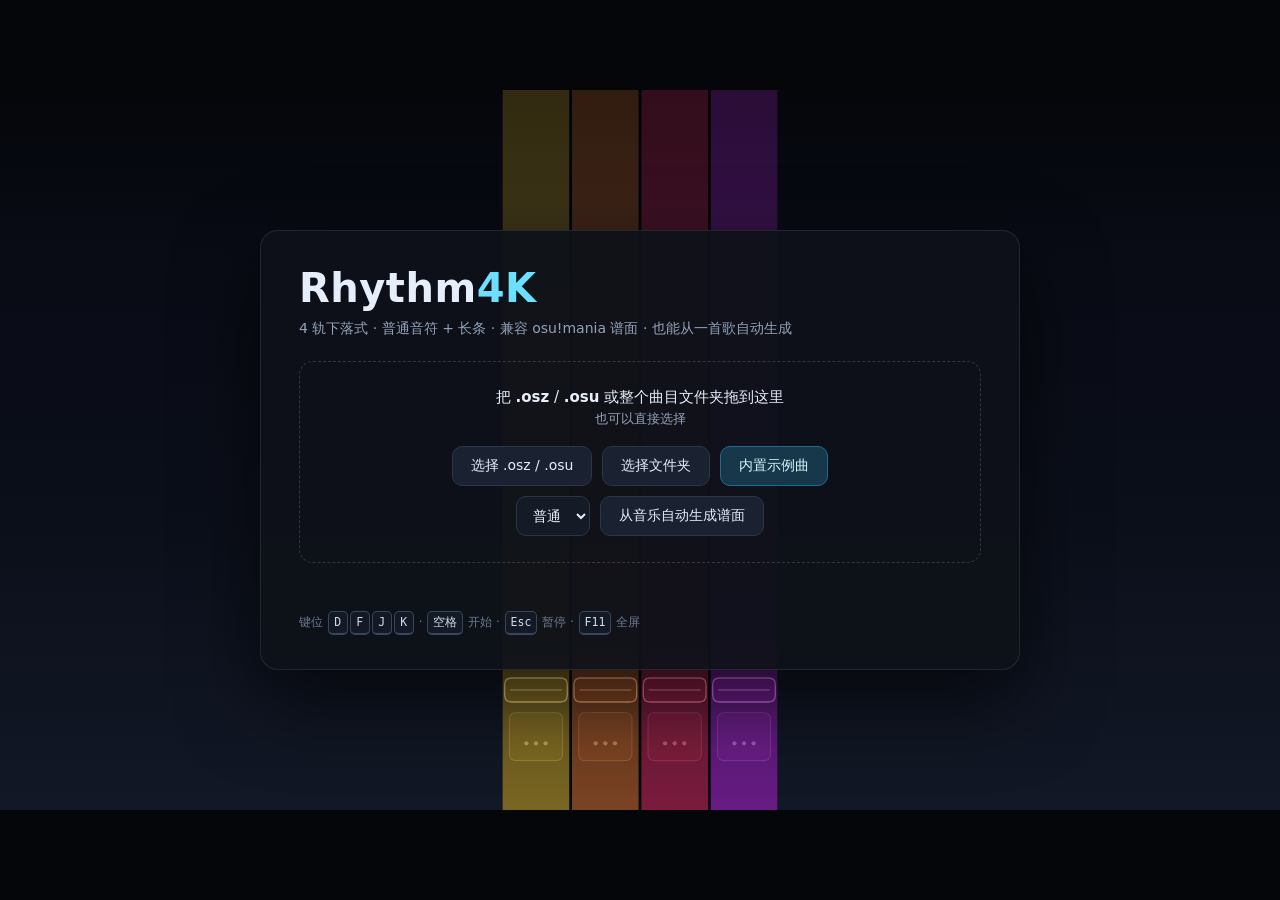
==== www/index.html @ c0f2de25 "Add files via upload" ====
<!DOCTYPE html>
<html lang="zh-CN">
<head>
<meta charset="utf-8">
<meta name="viewport" content="width=device-width, initial-scale=1">
<title>Rhythm4K</title>
<link rel="stylesheet" href="css/style.css">
</head>
<body>
<div id="app">
  <canvas id="scene"></canvas>
  <div id="bootError" class="boot-error" hidden></div>

  <div id="ui">
    <!-- ============ 主菜单 ============ -->
    <section id="screen-menu" class="screen">
      <div class="card">
        <h1>Rhythm<span class="accent">4K</span></h1>
        <p class="sub">4 轨下落式 · 普通音符 + 长条 · 兼容 osu!mania 谱面 · 也能从一首歌自动生成</p>

        <div id="drop" class="drop">
          <p class="drop-title">把 <b>.osz</b> / <b>.osu</b> 或整个曲目文件夹拖到这里</p>
          <p class="drop-sub">也可以直接选择</p>
          <div class="btns">
            <button id="btnFile" class="btn">选择 .osz / .osu</button>
            <button id="btnDir" class="btn">选择文件夹</button>
            <button id="btnDemo" class="btn btn-primary">内置示例曲</button>
          </div>
          <div class="btns auto-row">
            <select id="autoDiffMenu" class="sel">
              <option value="easy">简单</option>
              <option value="normal" selected>普通</option>
              <option value="hard">困难</option>
            </select>
            <button id="btnAuto" class="btn">从音乐自动生成谱面</button>
          </div>
        </div>

        <div id="chartList" class="chart-list hidden"></div>
        <p id="menuMsg" class="msg"></p>
        <p class="hint">键位 <kbd>D</kbd><kbd>F</kbd><kbd>J</kbd><kbd>K</kbd> · <kbd>空格</kbd> 开始 · <kbd>Esc</kbd> 暂停 · <kbd>F11</kbd> 全屏</p>
      </div>
    </section>

    <!-- ============ 准备开始 ============ -->
    <section id="screen-ready" class="screen hidden">
      <div class="card">
        <p class="kicker">准备就绪</p>
        <h2 id="readyTitle">—</h2>
        <p id="readyMeta" class="sub">—</p>
        <dl id="readyStats" class="stats"></dl>

        <div class="settings">
          <label>判定偏移 <input id="setOffset" type="number" step="1" min="-300" max="300"> ms</label>
          <label>音符下落时长 <input id="setScroll" type="number" step="50" min="300" max="1600"> ms</label>
          <label>背景暗度 <input id="setDim" type="range" min="0" max="95"></label>
          <label>音量 <input id="setVolume" type="range" min="0" max="100"></label>
          <button id="btnCalib" class="btn">延迟校准…</button>
        </div>
        <p class="hint">偏移：判定偏早调负、偏晚调正；通常 0 附近。改完自动保存。</p>

        <div id="autoRow" class="settings hidden">
          <label>自动谱面难度
            <select id="autoDiffReady" class="sel">
              <option value="easy">简单</option>
              <option value="normal">普通</option>
              <option value="hard">困难</option>
            </select>
          </label>
          <button id="btnExport" class="btn">导出 .osu</button>
          <button id="btnReport" class="btn">导出分析报告</button>
          <span class="hint-inline">导出后可拿去 osu! 编辑器继续手改</span>
        </div>

        <div class="btns">
          <button id="btnStart" class="btn btn-primary btn-lg">开始 <kbd>空格</kbd></button>
          <button id="btnBack" class="btn">换谱面</button>
        </div>
      </div>
    </section>

    <!-- ============ 延迟校准 ============ -->
    <section id="screen-calib" class="screen hidden">
      <div class="card card-sm">
        <h2>延迟校准</h2>
        <p class="sub">每小节 4 拍，<b>只有第 4 拍是高音</b>。<br>
          只在高音上敲，敲满 8 下就会算出你平时的偏差。</p>
        <div id="calibCircle" class="calib-circle"></div>
        <p id="calibCount" class="calib-count">0 / 12</p>
        <p id="calibInfo" class="msg"></p>
        <div class="btns">
          <button id="btnCalibApply" class="btn btn-primary" disabled>应用</button>
          <button id="btnCalibAgain" class="btn">重来</button>
          <button id="btnCalibCancel" class="btn">取消</button>
        </div>
      </div>
    </section>

    <!-- ============ 暂停 ============ -->
    <section id="screen-pause" class="screen hidden">
      <div class="card card-sm">
        <h2>已暂停</h2>
        <div class="btns col">
          <button id="btnResume" class="btn btn-primary">继续 <kbd>Esc</kbd></button>
          <button id="btnRetry2" class="btn">重试</button>
          <button id="btnQuit" class="btn">放弃并退出</button>
        </div>
      </div>
    </section>

    <!-- ============ 结算 ============ -->
    <section id="screen-results" class="screen hidden">
      <div class="card">
        <div class="result-head">
          <div id="grade" class="grade">S</div>
          <div>
            <h2 id="resultTitle">—</h2>
            <p id="resultMeta" class="sub">—</p>
          </div>
        </div>
        <div class="score-big" id="resultScore">0</div>
        <div class="acc-row">
          <div><span id="resultAcc">0.00%</span><em>准确率</em></div>
          <div><span id="resultCombo">0</span><em>最大连击</em></div>
        </div>
        <dl id="resultCounts" class="stats counts"></dl>
        <p class="hint">评级按准确率：SS 满准确率且无 MISS · S 93% · A 85% · B 75% · C 65%</p>
        <div class="btns">
          <button id="btnRetry" class="btn btn-primary">重试</button>
          <button id="btnResultsBack" class="btn">换谱面</button>
        </div>
      </div>
    </section>

    <!-- ============ 载入中 ============ -->
    <section id="screen-loading" class="screen hidden">
      <div class="card card-sm">
        <p id="loadingMsg">载入中…</p>
      </div>
    </section>

    <input id="fileInput" type="file" multiple accept=".osu,.osz,.mp3,.ogg,.wav,.jpg,.png" hidden>
    <input id="dirInput" type="file" webkitdirectory hidden>
    <input id="autoInput" type="file" accept=".mp3,.ogg,.wav,.m4a,.flac" hidden>
  </div>
</div>

<script>
  // 兜底：任何脚本错误 / 资源加载失败都在页面上显示出来，而不是留一块黑屏
  (function () {
    function show(msg) {
      var el = document.getElementById('bootError');
      if (!el) return;
      el.hidden = false;
      el.textContent = msg + '  （按 F12 打开控制台看详情）';
    }
    window.addEventListener('error', function (e) {
      if (e.target && e.target.tagName === 'SCRIPT') show('脚本没加载上：' + (e.target.src || ''));
      else show('脚本出错：' + (e.message || e.error || '未知错误'));
    }, true);
    window.addEventListener('unhandledrejection', function (e) {
      var r = e.reason;
      show('异步出错：' + (r && r.message ? r.message : r));
    });
  })();
</script>
<script src="js/core.js"></script>
<script src="js/audio.js"></script>
<script src="js/demo.js"></script>
<script src="js/autochart.js"></script>
<script src="js/flv.js"></script>
<script src="js/render.js"></script>
<script src="js/app.js"></script>
</body>
</html>
---- www/css/style.css ----
:root {
  --bg: #05060a;
  --card: rgba(14, 17, 25, 0.94);
  --line: rgba(255, 255, 255, 0.09);
  --text: #e7eefb;
  --muted: #93a2ba;
  --accent: #6ee0ff;
  --accent2: #a98bff;
  --font: "Segoe UI", "Microsoft YaHei", -apple-system, system-ui, sans-serif;
}

* { box-sizing: border-box; }

html, body {
  margin: 0;
  height: 100%;
  overflow: hidden;
  background: var(--bg);
  color: var(--text);
  font-family: var(--font);
  -webkit-font-smoothing: antialiased;
  user-select: none;
  cursor: default;
}

#app { position: relative; width: 100vw; height: 100vh; }
#scene { position: absolute; inset: 0; width: 100%; height: 100%; display: block; }

#ui {
  position: absolute;
  inset: 0;
  display: flex;
  align-items: center;
  justify-content: center;
  pointer-events: none;
}

.screen { pointer-events: auto; display: flex; align-items: center; justify-content: center; width: 100%; }
.screen.hidden, .hidden { display: none !important; }

.card {
  width: min(760px, 92vw);
  max-height: 92vh;
  overflow: auto;
  padding: 34px 38px;
  border-radius: 18px;
  background: var(--card);
  border: 1px solid var(--line);
  box-shadow: 0 30px 80px rgba(0, 0, 0, 0.6);
  text-align: left;
}
.card-sm { width: min(420px, 92vw); text-align: center; padding: 30px; }

h1 {
  margin: 0 0 6px;
  font-size: 40px;
  letter-spacing: 0.5px;
  font-weight: 700;
}
h1 .accent { color: var(--accent); }
h2 { margin: 0 0 8px; font-size: 26px; font-weight: 650; }
.sub { margin: 0 0 22px; color: var(--muted); font-size: 14px; line-height: 1.6; }
.kicker { margin: 0 0 4px; color: var(--accent); font-size: 12px; letter-spacing: 3px; text-transform: uppercase; }

.drop {
  border: 1.5px dashed rgba(255, 255, 255, 0.16);
  border-radius: 14px;
  padding: 26px 22px;
  text-align: center;
  transition: border-color .15s, background .15s;
}
.drop.over { border-color: var(--accent); background: rgba(110, 224, 255, 0.07); }
.drop-title { margin: 0 0 4px; font-size: 15px; }
.drop-sub { margin: 0 0 18px; color: var(--muted); font-size: 12.5px; }

.btns { display: flex; gap: 10px; flex-wrap: wrap; justify-content: center; }
.btns.col { flex-direction: column; margin-top: 16px; }
.btns.col .btn { width: 100%; }

.btn {
  padding: 10px 18px;
  border-radius: 10px;
  border: 1px solid #2b3648;
  background: #1a2130;
  color: var(--text);
  font-family: inherit;
  font-size: 14px;
  cursor: pointer;
  transition: background .12s, border-color .12s, transform .06s;
}
.btn:hover { background: #232d3f; border-color: #3c4b63; }
.btn:active { transform: translateY(1px); }
.btn-primary { background: #16384a; border-color: #1f6d8c; color: #d8f6ff; }
.btn-primary:hover { background: #1b4557; border-color: #2a90b6; }
.btn-lg { padding: 13px 30px; font-size: 16px; }

kbd {
  display: inline-block;
  min-width: 20px;
  margin: 0 1px;
  padding: 1px 5px;
  border-radius: 5px;
  border: 1px solid #38465d;
  border-bottom-width: 2px;
  background: #141a25;
  color: #cfdcef;
  font-family: Consolas, monospace;
  font-size: 11.5px;
  text-align: center;
}

.hint { margin: 18px 0 0; color: #6d7b93; font-size: 12px; line-height: 1.7; }
.msg { margin: 12px 0 0; color: #ff9b9b; font-size: 13px; min-height: 18px; }

.chart-list { margin-top: 16px; display: flex; flex-direction: column; gap: 6px; max-height: 220px; overflow: auto; }
.chart-item {
  display: flex;
  justify-content: space-between;
  align-items: center;
  gap: 12px;
  padding: 10px 14px;
  border-radius: 10px;
  background: #131a26;
  border: 1px solid #212b3b;
  cursor: pointer;
}
.chart-item:hover { background: #1a2331; border-color: #33455e; }
.chart-item .t { font-size: 14px; }
.chart-item .m { color: var(--muted); font-size: 12px; }

.stats { display: grid; grid-template-columns: 1fr 1fr; gap: 8px 18px; margin: 0 0 18px; }
.stats div { display: flex; justify-content: space-between; gap: 10px; padding: 7px 10px; border-radius: 8px; background: rgba(255, 255, 255, 0.03); }
.stats dt { color: var(--muted); font-size: 12.5px; }
.stats dd { margin: 0; font-size: 13.5px; font-variant-numeric: tabular-nums; }

.settings { display: flex; flex-wrap: wrap; gap: 10px 22px; padding: 14px 16px; border-radius: 12px; background: rgba(255, 255, 255, 0.03); border: 1px solid rgba(255, 255, 255, 0.05); }
.settings label { display: flex; align-items: center; gap: 8px; font-size: 13px; color: var(--muted); }
.settings input[type="number"] {
  width: 74px;
  padding: 6px 8px;
  border-radius: 7px;
  border: 1px solid #2b3648;
  background: #10161f;
  color: var(--text);
  font-family: inherit;
  font-size: 13px;
  font-variant-numeric: tabular-nums;
}
.settings input[type="range"] { width: 110px; accent-color: var(--accent); }

.result-head { display: flex; align-items: center; gap: 20px; margin-bottom: 10px; }
.grade {
  width: 78px; height: 78px;
  display: flex; align-items: center; justify-content: center;
  border-radius: 18px;
  font-size: 38px; font-weight: 800;
  background: rgba(110, 224, 255, 0.1);
  border: 1px solid rgba(110, 224, 255, 0.35);
  color: var(--accent);
}
.grade.g-S { color: #ffd166; background: rgba(255, 209, 102, 0.1); border-color: rgba(255, 209, 102, 0.4); }
.grade.g-SS { color: #ff9be0; background: rgba(255, 155, 224, 0.1); border-color: rgba(255, 155, 224, 0.4); }
.grade.g-D { color: #ff7a8a; background: rgba(255, 122, 138, 0.1); border-color: rgba(255, 122, 138, 0.35); }

.score-big { font-size: 46px; font-weight: 700; font-variant-numeric: tabular-nums; letter-spacing: 1px; margin: 6px 0 14px; }
.acc-row { display: flex; gap: 34px; margin-bottom: 16px; }
.acc-row div { display: flex; flex-direction: column; }
.acc-row span { font-size: 22px; font-weight: 650; font-variant-numeric: tabular-nums; }
.acc-row em { font-style: normal; color: var(--muted); font-size: 12px; margin-top: 2px; }

.counts { grid-template-columns: repeat(2, 1fr); }
#screen-results .btns { margin-top: 6px; }

.auto-row { margin-top: 10px; }

.calib-circle {
  width: 110px;
  height: 110px;
  margin: 22px auto 10px;
  border-radius: 50%;
  background: radial-gradient(circle at 50% 40%, rgba(110,224,255,0.55), rgba(110,224,255,0.12));
  border: 2px solid rgba(110,224,255,0.7);
  box-shadow: 0 0 30px rgba(110,224,255,0.25);
  transition: transform 60ms linear, opacity 60ms linear;
  will-change: transform;
}
.calib-count { text-align: center; margin: 4px 0 16px; font-family: Consolas, monospace; color: #9fb2cc; }

.sel {
  padding: 9px 12px;
  border-radius: 10px;
  border: 1px solid #2b3648;
  background: #141b26;
  color: var(--text);
  font-family: inherit;
  font-size: 14px;
  cursor: pointer;
}
.sel:focus { outline: none; border-color: #3c7ea8; }

.hint-inline { color: #6d7b93; font-size: 12px; }

.boot-error {
  position: absolute;
  left: 50%;
  top: 14px;
  transform: translateX(-50%);
  z-index: 99;
  max-width: 86vw;
  padding: 12px 20px;
  border-radius: 10px;
  background: #3a1418;
  border: 1px solid #7a2733;
  color: #ffd7dc;
  font-size: 13.5px;
  line-height: 1.6;
  text-align: center;
  pointer-events: auto;
  box-shadow: 0 10px 30px rgba(0, 0, 0, 0.5);
}
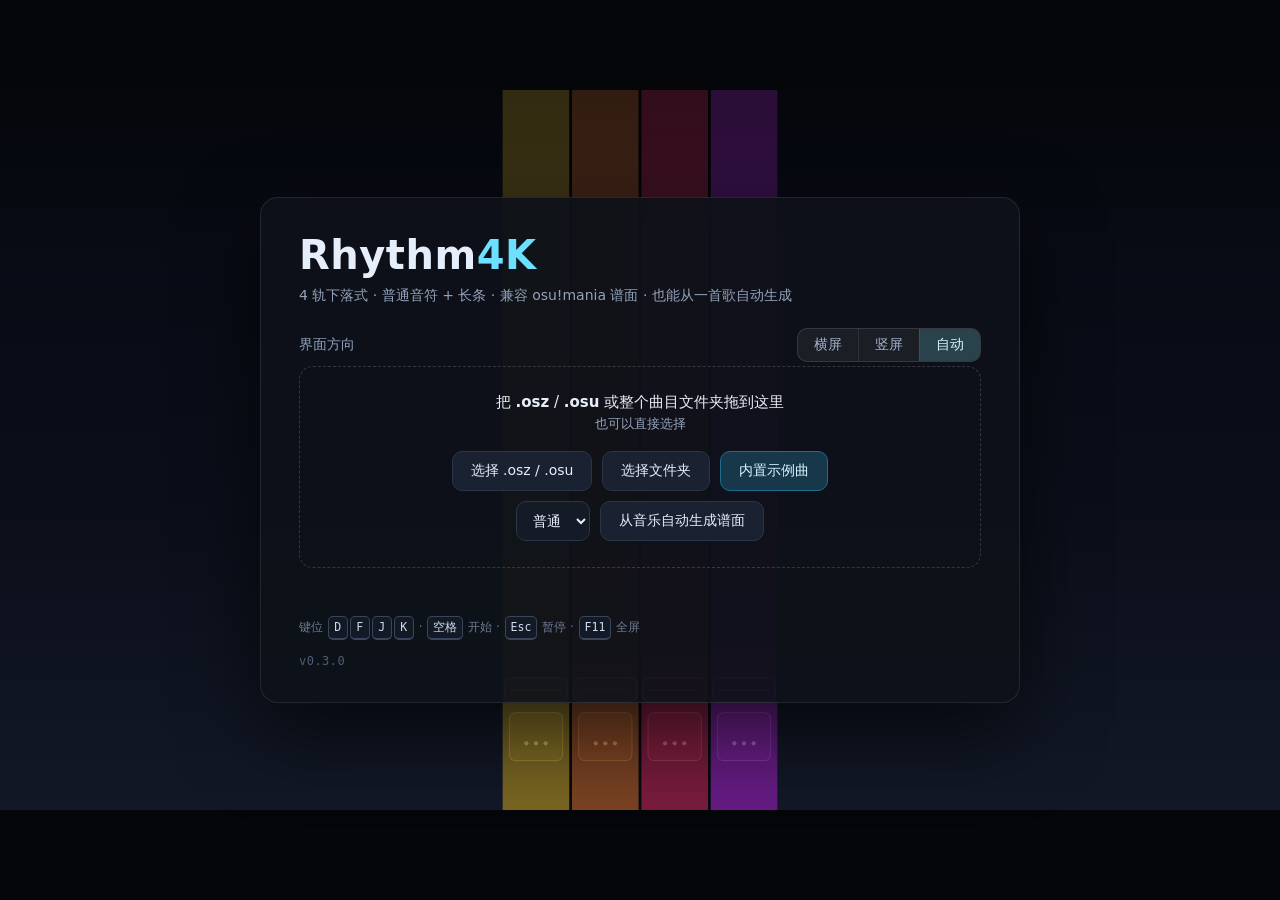
==== commit 1638d9c8: "Add files via upload" ====
--- a/www/index.html
+++ b/www/index.html
@@ -2,13 +2,14 @@
 <html lang="zh-CN">
 <head>
 <meta charset="utf-8">
-<meta name="viewport" content="width=device-width, initial-scale=1">
+<meta name="viewport" content="width=device-width, initial-scale=1, maximum-scale=1, user-scalable=no, viewport-fit=cover">
 <title>Rhythm4K</title>
 <link rel="stylesheet" href="css/style.css">
 </head>
 <body>
 <div id="app">
   <canvas id="scene"></canvas>
+  <button id="btnHudPause" class="hud-pause hidden" title="暂停">Ⅱ</button>
   <div id="bootError" class="boot-error" hidden></div>
 
   <div id="ui">
@@ -17,6 +18,15 @@
       <div class="card">
         <h1>Rhythm<span class="accent">4K</span></h1>
         <p class="sub">4 轨下落式 · 普通音符 + 长条 · 兼容 osu!mania 谱面 · 也能从一首歌自动生成</p>
+
+        <div class="seg-row">
+          <span class="seg-label">界面方向</span>
+          <div class="seg" id="orientSeg">
+            <button type="button" data-orient="landscape">横屏</button>
+            <button type="button" data-orient="portrait">竖屏</button>
+            <button type="button" data-orient="auto">自动</button>
+          </div>
+        </div>
 
         <div id="drop" class="drop">
           <p class="drop-title">把 <b>.osz</b> / <b>.osu</b> 或整个曲目文件夹拖到这里</p>
@@ -39,6 +49,7 @@
         <div id="chartList" class="chart-list hidden"></div>
         <p id="menuMsg" class="msg"></p>
         <p class="hint">键位 <kbd>D</kbd><kbd>F</kbd><kbd>J</kbd><kbd>K</kbd> · <kbd>空格</kbd> 开始 · <kbd>Esc</kbd> 暂停 · <kbd>F11</kbd> 全屏</p>
+        <p class="ver">v0.3.0</p>
       </div>
     </section>
 
--- a/www/css/style.css
+++ b/www/css/style.css
@@ -24,7 +24,8 @@
 }
 
 #app { position: relative; width: 100vw; height: 100vh; }
-#scene { position: absolute; inset: 0; width: 100%; height: 100%; display: block; }
+#scene { position: absolute; inset: 0; width: 100%; height: 100%; display: block;
+  touch-action: none; user-select: none; -webkit-user-select: none; -webkit-tap-highlight-color: transparent; }
 
 #ui {
   position: absolute;
@@ -173,6 +174,30 @@
 
 .auto-row { margin-top: 10px; }
 
+/* 方向选择 */
+.seg-row { display: flex; align-items: center; justify-content: space-between; gap: 12px; margin: 14px 0 4px; }
+.seg-label { color: #8fa1bb; font-size: 14px; white-space: nowrap; }
+.seg { display: flex; background: rgba(255,255,255,0.06); border: 1px solid rgba(255,255,255,0.12); border-radius: 10px; overflow: hidden; }
+.seg button {
+  padding: 7px 16px; border: 0; background: transparent; color: #9fb2cc;
+  font: inherit; font-size: 14px; cursor: pointer; transition: background .15s, color .15s;
+}
+.seg button + button { border-left: 1px solid rgba(255,255,255,0.08); }
+.seg button.active { background: rgba(110,224,255,0.18); color: #d8f4ff; }
+
+/* 游玩时的暂停按钮（手机用） */
+.ver { margin: 14px 0 0; color: #4d5d75; font-size: 12px; font-family: Consolas, monospace; letter-spacing: .04em; }
+
+.hud-pause {
+  position: absolute; top: 10px; right: 12px; z-index: 30;
+  width: 44px; height: 44px; border-radius: 12px;
+  border: 1px solid rgba(255,255,255,0.18);
+  background: rgba(10,14,22,0.55); color: #cfe6ff;
+  font-size: 16px; line-height: 1; cursor: pointer;
+  pointer-events: auto; touch-action: manipulation;
+}
+.hud-pause.hidden { display: none; }
+
 .calib-circle {
   width: 110px;
   height: 110px;
@@ -218,3 +243,22 @@
   pointer-events: auto;
   box-shadow: 0 10px 30px rgba(0, 0, 0, 0.5);
 }
+
+/* ---------------- 手机竖屏 ---------------- */
+@media (max-width: 560px) {
+  .card { width: 96vw; padding: 20px 16px; border-radius: 14px; }
+  .card-sm { width: 94vw; padding: 22px 16px; }
+  h1 { font-size: 30px; }
+  .sub { font-size: 13px; margin-bottom: 14px; }
+  .btns { gap: 8px; }
+  .btns .btn { width: 100%; padding: 12px 14px; font-size: 15px; }
+  .auto-row { flex-direction: column; align-items: stretch; }
+  .auto-row .sel { width: 100%; }
+  .seg-row { flex-direction: column; align-items: stretch; gap: 8px; }
+  .seg button { flex: 1; padding: 10px 6px; }
+  .ver { margin: 14px 0 0; color: #4d5d75; font-size: 12px; font-family: Consolas, monospace; letter-spacing: .04em; }
+
+.hud-pause { width: 40px; height: 40px; top: 8px; right: 8px; }
+  .stats { grid-template-columns: 1fr 1fr; }
+  #grade { font-size: 64px; }
+}
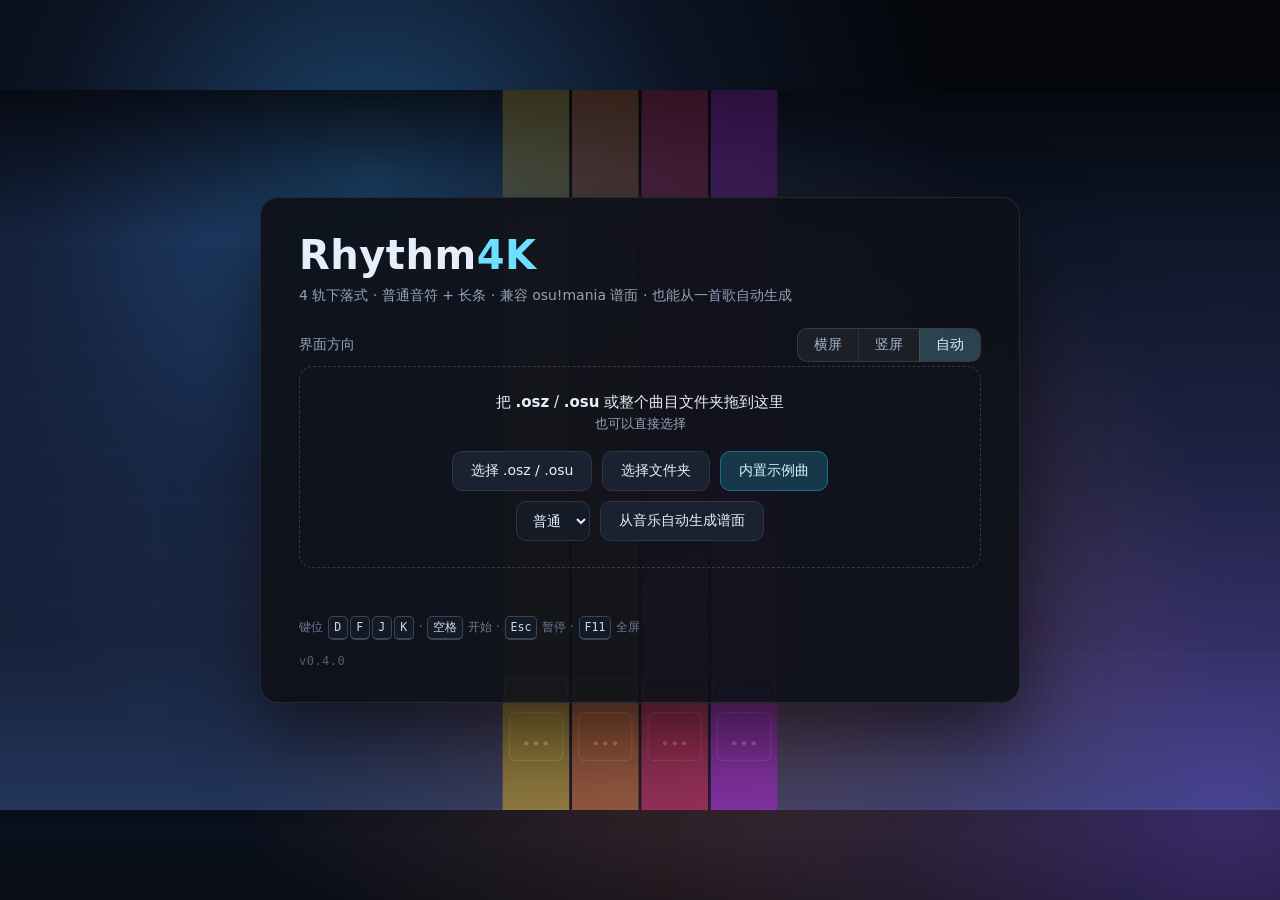
==== commit aed09331: "Add files via upload" ====
--- a/www/index.html
+++ b/www/index.html
@@ -1,186 +1,193 @@
-<!DOCTYPE html>
-<html lang="zh-CN">
-<head>
-<meta charset="utf-8">
-<meta name="viewport" content="width=device-width, initial-scale=1, maximum-scale=1, user-scalable=no, viewport-fit=cover">
-<title>Rhythm4K</title>
-<link rel="stylesheet" href="css/style.css">
-</head>
-<body>
-<div id="app">
-  <canvas id="scene"></canvas>
-  <button id="btnHudPause" class="hud-pause hidden" title="暂停">Ⅱ</button>
-  <div id="bootError" class="boot-error" hidden></div>
-
-  <div id="ui">
-    <!-- ============ 主菜单 ============ -->
-    <section id="screen-menu" class="screen">
-      <div class="card">
-        <h1>Rhythm<span class="accent">4K</span></h1>
-        <p class="sub">4 轨下落式 · 普通音符 + 长条 · 兼容 osu!mania 谱面 · 也能从一首歌自动生成</p>
-
-        <div class="seg-row">
-          <span class="seg-label">界面方向</span>
-          <div class="seg" id="orientSeg">
-            <button type="button" data-orient="landscape">横屏</button>
-            <button type="button" data-orient="portrait">竖屏</button>
-            <button type="button" data-orient="auto">自动</button>
-          </div>
-        </div>
-
-        <div id="drop" class="drop">
-          <p class="drop-title">把 <b>.osz</b> / <b>.osu</b> 或整个曲目文件夹拖到这里</p>
-          <p class="drop-sub">也可以直接选择</p>
-          <div class="btns">
-            <button id="btnFile" class="btn">选择 .osz / .osu</button>
-            <button id="btnDir" class="btn">选择文件夹</button>
-            <button id="btnDemo" class="btn btn-primary">内置示例曲</button>
-          </div>
-          <div class="btns auto-row">
-            <select id="autoDiffMenu" class="sel">
-              <option value="easy">简单</option>
-              <option value="normal" selected>普通</option>
-              <option value="hard">困难</option>
-            </select>
-            <button id="btnAuto" class="btn">从音乐自动生成谱面</button>
-          </div>
-        </div>
-
-        <div id="chartList" class="chart-list hidden"></div>
-        <p id="menuMsg" class="msg"></p>
-        <p class="hint">键位 <kbd>D</kbd><kbd>F</kbd><kbd>J</kbd><kbd>K</kbd> · <kbd>空格</kbd> 开始 · <kbd>Esc</kbd> 暂停 · <kbd>F11</kbd> 全屏</p>
-        <p class="ver">v0.3.0</p>
-      </div>
-    </section>
-
-    <!-- ============ 准备开始 ============ -->
-    <section id="screen-ready" class="screen hidden">
-      <div class="card">
-        <p class="kicker">准备就绪</p>
-        <h2 id="readyTitle">—</h2>
-        <p id="readyMeta" class="sub">—</p>
-        <dl id="readyStats" class="stats"></dl>
-
-        <div class="settings">
-          <label>判定偏移 <input id="setOffset" type="number" step="1" min="-300" max="300"> ms</label>
-          <label>音符下落时长 <input id="setScroll" type="number" step="50" min="300" max="1600"> ms</label>
-          <label>背景暗度 <input id="setDim" type="range" min="0" max="95"></label>
-          <label>音量 <input id="setVolume" type="range" min="0" max="100"></label>
-          <button id="btnCalib" class="btn">延迟校准…</button>
-        </div>
-        <p class="hint">偏移：判定偏早调负、偏晚调正；通常 0 附近。改完自动保存。</p>
-
-        <div id="autoRow" class="settings hidden">
-          <label>自动谱面难度
-            <select id="autoDiffReady" class="sel">
-              <option value="easy">简单</option>
-              <option value="normal">普通</option>
-              <option value="hard">困难</option>
-            </select>
-          </label>
-          <button id="btnExport" class="btn">导出 .osu</button>
-          <button id="btnReport" class="btn">导出分析报告</button>
-          <span class="hint-inline">导出后可拿去 osu! 编辑器继续手改</span>
-        </div>
-
-        <div class="btns">
-          <button id="btnStart" class="btn btn-primary btn-lg">开始 <kbd>空格</kbd></button>
-          <button id="btnBack" class="btn">换谱面</button>
-        </div>
-      </div>
-    </section>
-
-    <!-- ============ 延迟校准 ============ -->
-    <section id="screen-calib" class="screen hidden">
-      <div class="card card-sm">
-        <h2>延迟校准</h2>
-        <p class="sub">每小节 4 拍，<b>只有第 4 拍是高音</b>。<br>
-          只在高音上敲，敲满 8 下就会算出你平时的偏差。</p>
-        <div id="calibCircle" class="calib-circle"></div>
-        <p id="calibCount" class="calib-count">0 / 12</p>
-        <p id="calibInfo" class="msg"></p>
-        <div class="btns">
-          <button id="btnCalibApply" class="btn btn-primary" disabled>应用</button>
-          <button id="btnCalibAgain" class="btn">重来</button>
-          <button id="btnCalibCancel" class="btn">取消</button>
-        </div>
-      </div>
-    </section>
-
-    <!-- ============ 暂停 ============ -->
-    <section id="screen-pause" class="screen hidden">
-      <div class="card card-sm">
-        <h2>已暂停</h2>
-        <div class="btns col">
-          <button id="btnResume" class="btn btn-primary">继续 <kbd>Esc</kbd></button>
-          <button id="btnRetry2" class="btn">重试</button>
-          <button id="btnQuit" class="btn">放弃并退出</button>
-        </div>
-      </div>
-    </section>
-
-    <!-- ============ 结算 ============ -->
-    <section id="screen-results" class="screen hidden">
-      <div class="card">
-        <div class="result-head">
-          <div id="grade" class="grade">S</div>
-          <div>
-            <h2 id="resultTitle">—</h2>
-            <p id="resultMeta" class="sub">—</p>
-          </div>
-        </div>
-        <div class="score-big" id="resultScore">0</div>
-        <div class="acc-row">
-          <div><span id="resultAcc">0.00%</span><em>准确率</em></div>
-          <div><span id="resultCombo">0</span><em>最大连击</em></div>
-        </div>
-        <dl id="resultCounts" class="stats counts"></dl>
-        <p class="hint">评级按准确率：SS 满准确率且无 MISS · S 93% · A 85% · B 75% · C 65%</p>
-        <div class="btns">
-          <button id="btnRetry" class="btn btn-primary">重试</button>
-          <button id="btnResultsBack" class="btn">换谱面</button>
-        </div>
-      </div>
-    </section>
-
-    <!-- ============ 载入中 ============ -->
-    <section id="screen-loading" class="screen hidden">
-      <div class="card card-sm">
-        <p id="loadingMsg">载入中…</p>
-      </div>
-    </section>
-
-    <input id="fileInput" type="file" multiple accept=".osu,.osz,.mp3,.ogg,.wav,.jpg,.png" hidden>
-    <input id="dirInput" type="file" webkitdirectory hidden>
-    <input id="autoInput" type="file" accept=".mp3,.ogg,.wav,.m4a,.flac" hidden>
-  </div>
-</div>
-
-<script>
-  // 兜底：任何脚本错误 / 资源加载失败都在页面上显示出来，而不是留一块黑屏
-  (function () {
-    function show(msg) {
-      var el = document.getElementById('bootError');
-      if (!el) return;
-      el.hidden = false;
-      el.textContent = msg + '  （按 F12 打开控制台看详情）';
-    }
-    window.addEventListener('error', function (e) {
-      if (e.target && e.target.tagName === 'SCRIPT') show('脚本没加载上：' + (e.target.src || ''));
-      else show('脚本出错：' + (e.message || e.error || '未知错误'));
-    }, true);
-    window.addEventListener('unhandledrejection', function (e) {
-      var r = e.reason;
-      show('异步出错：' + (r && r.message ? r.message : r));
-    });
-  })();
-</script>
-<script src="js/core.js"></script>
-<script src="js/audio.js"></script>
-<script src="js/demo.js"></script>
-<script src="js/autochart.js"></script>
-<script src="js/flv.js"></script>
-<script src="js/render.js"></script>
-<script src="js/app.js"></script>
-</body>
-</html>
+﻿<!DOCTYPE html>
+<html lang="zh-CN">
+<head>
+<meta charset="utf-8">
+<meta name="viewport" content="width=device-width, initial-scale=1, maximum-scale=1, user-scalable=no, viewport-fit=cover">
+<title>Rhythm4K</title>
+<link rel="stylesheet" href="css/style.css">
+</head>
+<body>
+<div id="app">
+  <canvas id="scene"></canvas>
+  <button id="btnHudPause" class="hud-pause hidden" title="暂停">Ⅱ</button>
+  <div id="bootError" class="boot-error" hidden></div>
+
+  <div id="ui">
+    <!-- ============ 主菜单 ============ -->
+    <section id="screen-menu" class="screen">
+      <div class="card">
+        <h1>Rhythm<span class="accent">4K</span></h1>
+        <p class="sub">4 轨下落式 · 普通音符 + 长条 · 兼容 osu!mania 谱面 · 也能从一首歌自动生成</p>
+
+        <div class="seg-row">
+          <span class="seg-label">界面方向</span>
+          <div class="seg" id="orientSeg">
+            <button type="button" data-orient="landscape">横屏</button>
+            <button type="button" data-orient="portrait">竖屏</button>
+            <button type="button" data-orient="auto">自动</button>
+          </div>
+        </div>
+
+        <div id="drop" class="drop">
+          <p class="drop-title">把 <b>.osz</b> / <b>.osu</b> 或整个曲目文件夹拖到这里</p>
+          <p class="drop-sub">也可以直接选择</p>
+          <div class="btns">
+            <button id="btnFile" class="btn">选择 .osz / .osu</button>
+            <button id="btnDir" class="btn">选择文件夹</button>
+            <button id="btnDemo" class="btn btn-primary">内置示例曲</button>
+          </div>
+          <div class="btns auto-row">
+            <select id="autoDiffMenu" class="sel">
+              <option value="easy">简单</option>
+              <option value="normal" selected>普通</option>
+              <option value="hard">困难</option>
+            </select>
+            <button id="btnAuto" class="btn">从音乐自动生成谱面</button>
+          </div>
+        </div>
+
+        <div id="chartList" class="chart-list hidden"></div>
+        <p id="menuMsg" class="msg"></p>
+        <p class="hint">键位 <kbd>D</kbd><kbd>F</kbd><kbd>J</kbd><kbd>K</kbd> · <kbd>空格</kbd> 开始 · <kbd>Esc</kbd> 暂停 · <kbd>F11</kbd> 全屏</p>
+        <p class="ver">v0.4.0</p>
+      </div>
+    </section>
+
+    <!-- ============ 准备开始 ============ -->
+    <section id="screen-ready" class="screen hidden">
+      <div class="card">
+        <p class="kicker">准备就绪</p>
+        <h2 id="readyTitle">—</h2>
+        <p id="readyMeta" class="sub">—</p>
+        <dl id="readyStats" class="stats"></dl>
+
+        <div class="settings">
+          <label>判定偏移 <input id="setOffset" type="number" step="1" min="-500" max="500"> ms</label>
+          <label>音符下落时长 <input id="setScroll" type="number" step="50" min="300" max="1600"> ms</label>
+          <label>背景暗度 <input id="setDim" type="range" min="0" max="95"></label>
+          <label>音乐音量 <input id="setVolume" type="range" min="0" max="100"></label>
+          <label>音效音量 <input id="setSfx" type="range" min="0" max="200"></label>
+          <label class="chk"><input id="setAuto" type="checkbox"> 自动演奏（试听，每个音符带击打音）</label>
+          <button id="btnCalib" class="btn">延迟校准…</button>
+        </div>
+        <p class="hint">偏移：判定偏早调负、偏晚调正；通常 0 附近。改完自动保存。</p>
+
+        <div id="autoRow" class="settings hidden">
+          <label>自动谱面难度
+            <select id="autoDiffReady" class="sel">
+              <option value="easy">简单</option>
+              <option value="normal">普通</option>
+              <option value="hard">困难</option>
+            </select>
+          </label>
+          <label>BPM（留空自动）
+            <input id="bpmOverride" class="num" type="number" min="30" max="400" step="0.5" placeholder="auto">
+          </label>
+          <button id="btnExport" class="btn">导出 .osu</button>
+          <button id="btnReport" class="btn">导出分析报告</button>
+          <span class="hint-inline">导出后可拿去 osu! 编辑器继续手改</span>
+        </div>
+
+        <div class="btns">
+          <button id="btnStart" class="btn btn-primary btn-lg">开始 <kbd>空格</kbd></button>
+          <button id="btnBack" class="btn">换谱面</button>
+        </div>
+      </div>
+    </section>
+
+    <!-- ============ 延迟校准 ============ -->
+    <section id="screen-calib" class="screen hidden">
+      <div class="card card-sm">
+        <h2>延迟校准</h2>
+        <p class="sub">每小节 4 拍，<b>只有第 4 拍是高音</b>。<br>
+          只在高音上敲，敲满 8 下就会算出你平时的偏差。</p>
+        <div id="calibCircle" class="calib-circle"></div>
+        <p id="calibCount" class="calib-count">0 / 12</p>
+        <p id="calibInfo" class="msg"></p>
+        <div class="btns">
+          <button id="btnCalibApply" class="btn btn-primary" disabled>应用</button>
+          <button id="btnCalibAgain" class="btn">重来</button>
+          <button id="btnCalibCancel" class="btn">取消</button>
+        </div>
+      </div>
+    </section>
+
+    <!-- ============ 暂停 ============ -->
+    <section id="screen-pause" class="screen hidden">
+      <div class="card card-sm">
+        <h2>已暂停</h2>
+        <div class="btns col">
+          <button id="btnResume" class="btn btn-primary">继续 <kbd>Esc</kbd></button>
+          <button id="btnRetry2" class="btn">重试</button>
+          <button id="btnQuit" class="btn">放弃并退出</button>
+        </div>
+      </div>
+    </section>
+
+    <!-- ============ 结算 ============ -->
+    <section id="screen-results" class="screen hidden">
+      <div class="card">
+        <div class="result-head">
+          <div id="grade" class="grade">S</div>
+          <div>
+            <h2 id="resultTitle">—</h2>
+            <p id="resultMeta" class="sub">—</p>
+          </div>
+        </div>
+        <div class="score-big" id="resultScore">0</div>
+        <div class="acc-row">
+          <div><span id="resultAcc">0.00%</span><em>准确率</em></div>
+          <div><span id="resultCombo">0</span><em>最大连击</em></div>
+        </div>
+        <dl id="resultCounts" class="stats counts"></dl>
+        <p class="hint">评级按准确率：SS 满准确率且无 MISS · S 93% · A 85% · B 75% · C 65%</p>
+        <div class="btns">
+          <button id="btnRetry" class="btn btn-primary">重试</button>
+          <button id="btnResultsBack" class="btn">换谱面</button>
+        </div>
+      </div>
+    </section>
+
+    <!-- ============ 载入中 ============ -->
+    <section id="screen-loading" class="screen hidden">
+      <div class="card card-sm">
+        <p id="loadingMsg">载入中…</p>
+      </div>
+    </section>
+
+    <input id="fileInput" type="file" multiple accept=".osu,.osz,.mp3,.ogg,.wav,.jpg,.png" hidden>
+    <input id="dirInput" type="file" webkitdirectory hidden>
+    <input id="autoInput" type="file" accept=".mp3,.ogg,.wav,.m4a,.flac" hidden>
+  </div>
+</div>
+
+<script>
+  // 兜底：任何脚本错误 / 资源加载失败都在页面上显示出来，而不是留一块黑屏
+  (function () {
+    function show(msg) {
+      var el = document.getElementById('bootError');
+      if (!el) return;
+      el.hidden = false;
+      el.textContent = msg + '  （按 F12 打开控制台看详情）';
+    }
+    window.addEventListener('error', function (e) {
+      if (e.target && e.target.tagName === 'SCRIPT') show('脚本没加载上：' + (e.target.src || ''));
+      else show('脚本出错：' + (e.message || e.error || '未知错误'));
+    }, true);
+    window.addEventListener('unhandledrejection', function (e) {
+      var r = e.reason;
+      show('异步出错：' + (r && r.message ? r.message : r));
+    });
+  })();
+</script>
+<script src="js/core.js"></script>
+<script src="js/audio.js"></script>
+<script src="js/demo.js"></script>
+<script src="js/seqmodel.js"></script>
+<script src="js/stage2.js"></script>
+<script src="js/autochart.js"></script>
+<script src="js/flv.js"></script>
+<script src="js/render.js"></script>
+<script src="js/app.js"></script>
+</body>
+</html>
--- a/www/css/style.css
+++ b/www/css/style.css
@@ -261,4 +261,41 @@
 .hud-pause { width: 40px; height: 40px; top: 8px; right: 8px; }
   .stats { grid-template-columns: 1fr 1fr; }
   #grade { font-size: 64px; }
-}+}
+
+/* 标题/文件名过长时不撑破布局 */
+#readyTitle, #resultTitle {
+  max-width: 100%;
+  overflow: hidden;
+  text-overflow: ellipsis;
+  white-space: nowrap;
+  word-break: break-all;
+}
+.field-value, .kv .v, .row .v {
+  min-width: 0;
+  overflow: hidden;
+  text-overflow: ellipsis;
+  white-space: nowrap;
+}
+html, body { overflow-x: hidden; }
+
+/* 长文件名/长标题：一律截断，别撑破卡片 */
+.card { overflow-x: hidden; }
+.stats div { min-width: 0; }
+.stats dt { flex: 0 0 auto; white-space: nowrap; }
+.stats dd {
+  min-width: 0;
+  flex: 1 1 auto;
+  text-align: right;
+  overflow: hidden;
+  text-overflow: ellipsis;
+  white-space: nowrap;
+  direction: ltr;
+}
+.stats dd.wrap-name {
+  white-space: normal;
+  word-break: break-all;
+  text-align: left;
+  max-height: 3.2em;
+  overflow: hidden;
+}
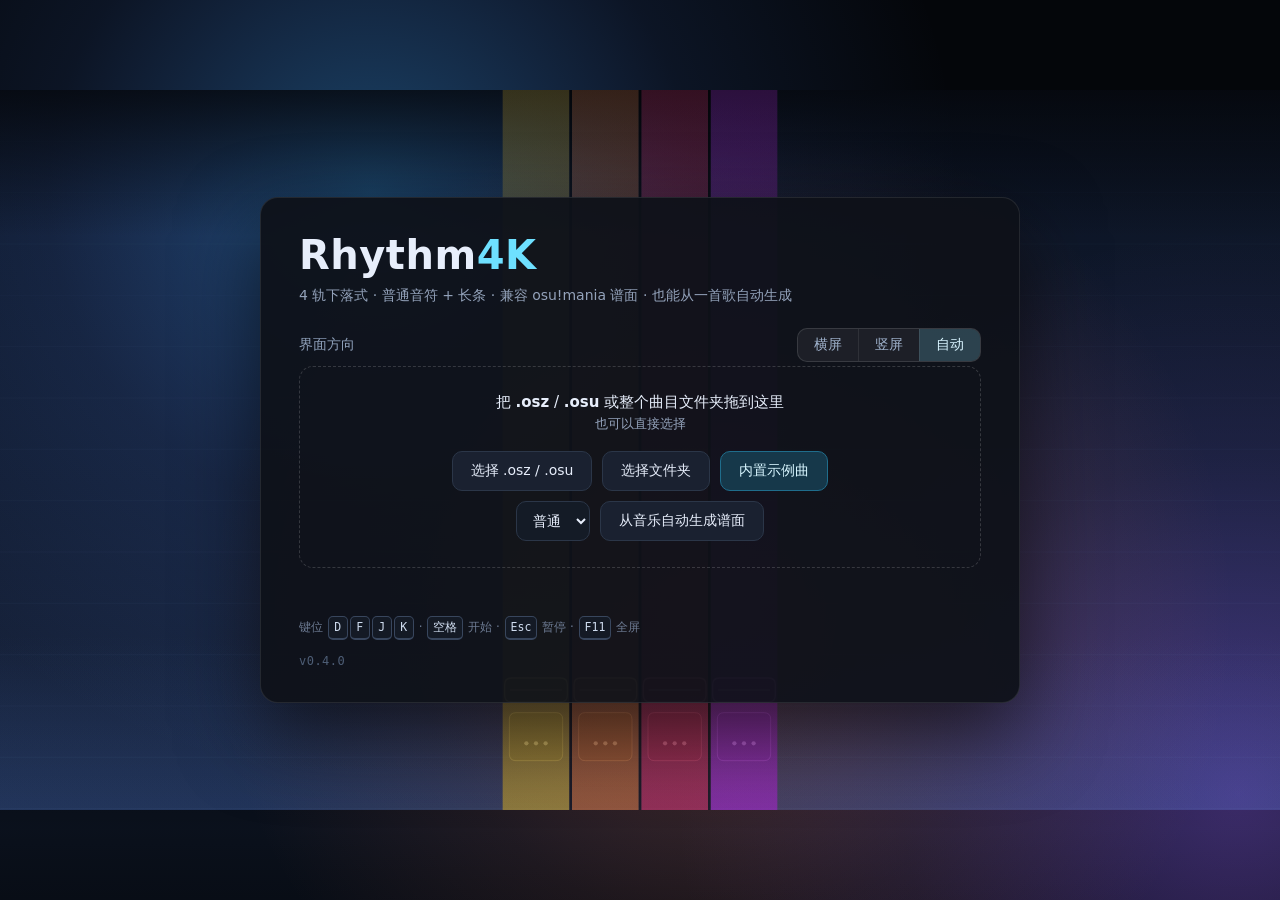
==== commit 96620c3d: "Add files via upload" ====
--- a/www/index.html
+++ b/www/index.html
@@ -62,7 +62,7 @@
         <dl id="readyStats" class="stats"></dl>
 
         <div class="settings">
-          <label>判定偏移 <input id="setOffset" type="number" step="1" min="-500" max="500"> ms</label>
+          <label>音频偏移 <input id="setOffset" type="number" step="1" min="-500" max="500"> ms</label>
           <label>音符下落时长 <input id="setScroll" type="number" step="50" min="300" max="1600"> ms</label>
           <label>背景暗度 <input id="setDim" type="range" min="0" max="95"></label>
           <label>音乐音量 <input id="setVolume" type="range" min="0" max="100"></label>
@@ -70,7 +70,7 @@
           <label class="chk"><input id="setAuto" type="checkbox"> 自动演奏（试听，每个音符带击打音）</label>
           <button id="btnCalib" class="btn">延迟校准…</button>
         </div>
-        <p class="hint">偏移：判定偏早调负、偏晚调正；通常 0 附近。改完自动保存。</p>
+        <p class="hint">音频偏移：音乐比谱面晚出现就调正，早出现调负；通常 0 附近。只影响声音，不动音符和判定。</p>
 
         <div id="autoRow" class="settings hidden">
           <label>自动谱面难度
